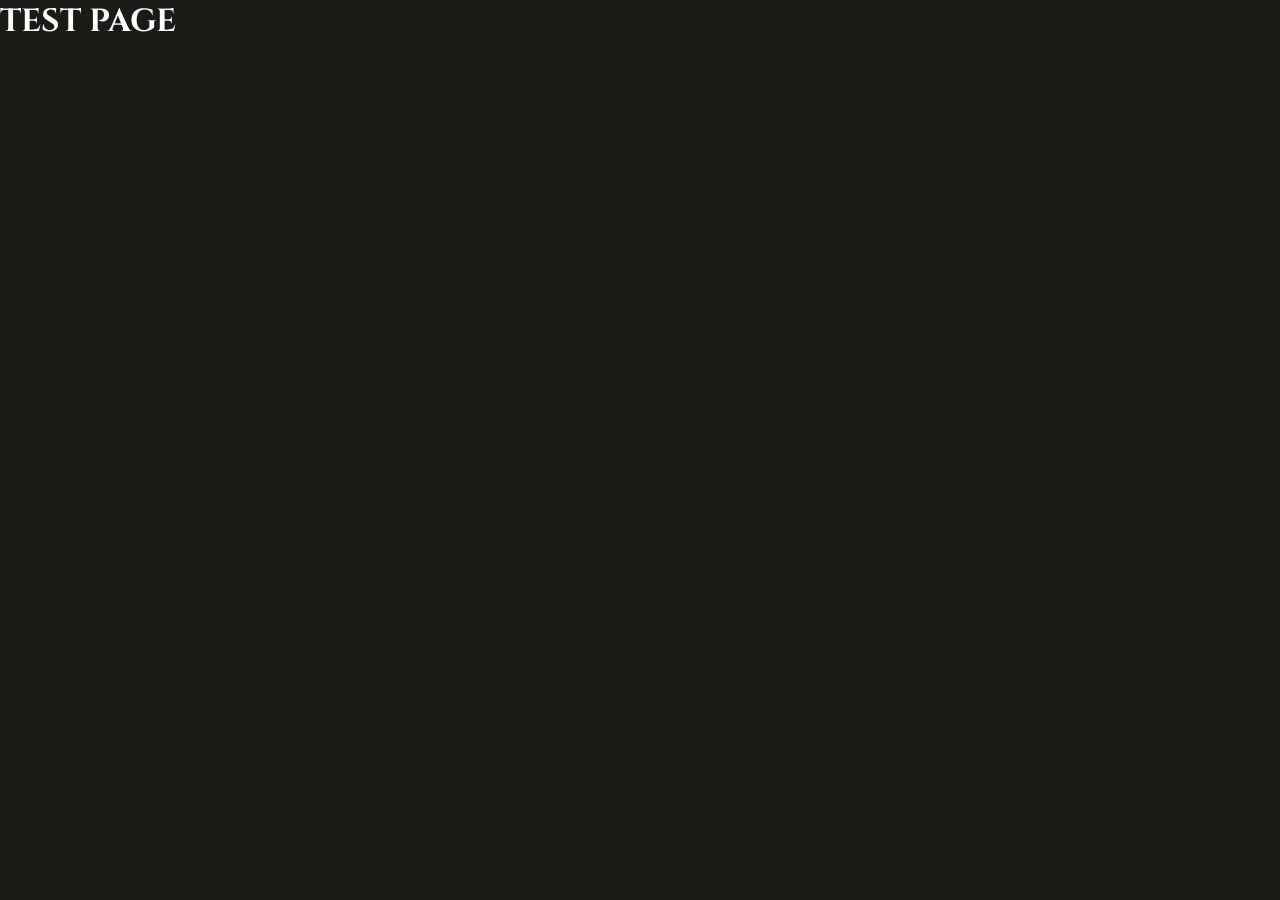
==== about.html @ dcfec0f2 "Update about.html" ====
<!DOCTYPE html>
<html lang="en">
<head>
    <meta charset="UTF-8">
    <title>About Beowulf</title>
    <link rel="stylesheet" href="styles.css">
</head>
<body>
<body>
<h1 style="color:white">TEST PAGE</h1>
</body>

<script src="script.js"></script>
</body>
</html>
---- styles.css ----
/* Medieval Fonts */
@import url('https://fonts.googleapis.com/css2?family=Cinzel:wght@400;700&family=Uncial+Antiqua&display=swap');

* {
    margin: 0;
    padding: 0;
    box-sizing: border-box;
}

body {
    background-color: #1b1a17;
    background-image: url("https://www.transparenttextures.com/patterns/natural-paper.png");
    color: #f4e6c1;
    font-family: 'Cinzel', serif;
    cursor: url('https://cur.cursors-4u.net/symbols/sym-1/sym46.cur'), auto;
}

/* Navbar */
.navbar {
    display: flex;
    justify-content: space-between;
    align-items: center;
    background: linear-gradient(to right, #3b2f2f, #2a1f1f);
    padding: 18px 40px;
    border-bottom: 4px solid gold;
    box-shadow: 0 4px 10px rgba(0,0,0,0.6);
}

.logo {
    font-family: 'Uncial Antiqua', cursive;
    font-size: 26px;
    color: gold;
    letter-spacing: 2px;
}

.nav-links {
    list-style: none;
    display: flex;
    gap: 28px;
}

.nav-links a {
    color: #f4e6c1;
    text-decoration: none;
    font-weight: bold;
    font-size: 15px;
    letter-spacing: 1px;
    padding: 6px 10px;
    border-radius: 4px;
}

.nav-links a:hover {
    background-color: rgba(255,215,0,0.15);
    color: gold;
}

/* Hero Banner */
.hero {
    height: 65vh;
    background: 
        linear-gradient(rgba(0,0,0,0.55), rgba(0,0,0,0.55)),
        url('images/hero-banner.jpg') center/cover no-repeat;
    display: flex;
    justify-content: center;
    align-items: center;
    text-align: center;
    border-bottom: 5px solid gold;
}

@keyframes flicker {
    0% { text-shadow: 0 0 5px gold; }
    50% { text-shadow: 0 0 20px orange; }
    100% { text-shadow: 0 0 5px gold; }
}
.hero h1 {
    font-family: 'Uncial Antiqua', cursive;
    font-size: 54px;
    color: gold;
    text-shadow: 0 0 10px rgba(255,215,0,0.6);
    letter-spacing: 3px;
    animation: flicker 2s infinite;
}


/* Intro */
.intro {
    padding: 70px 18%;
    text-align: center;
    font-size: 20px;
    line-height: 1.8;
    background-color: rgba(40,30,20,0.85);
    border-top: 3px solid gold;
    border-bottom: 3px solid gold;
}

.intro p::first-letter {
    font-size: 42px;
    font-family: 'Uncial Antiqua', cursive;
    color: gold;
}

/* Carousel */
.carousel-section {
    display: flex;
    justify-content: center;
    margin: 70px 0;
}

.carousel {
    position: relative;
    width: 60%;
    max-width: 750px;
    overflow: hidden;
    border: 6px solid #3b2f2f;
    border-radius: 12px;
    box-shadow: 0 0 25px rgba(0,0,0,0.7);
    background-color: #2a1f1f;
    padding: 10px;
}

.carousel-images img {
    width: 100%;
    display: none;
    border-radius: 8px;
    border: 3px solid gold;
}

.carousel-images img.active {
    display: block;
}

/* Carousel Buttons */
.prev, .next {
    position: absolute;
    top: 50%;
    transform: translateY(-50%);
    background-color: rgba(50,40,30,0.85);
    color: gold;
    border: 2px solid gold;
    padding: 12px 16px;
    cursor: pointer;
    font-size: 20px;
    border-radius: 50%;
    transition: 0.3s;
}

.prev:hover, .next:hover {
    background-color: gold;
    color: black;
}

.prev { left: 12px; }
.next { right: 12px; }

/* Footer */
.footer {
    background: linear-gradient(to right, #2a1f1f, #3b2f2f);
    padding: 50px;
    text-align: center;
    line-height: 2;
    border-top: 4px solid gold;
}

.footer h3 {
    font-family: 'Uncial Antiqua', cursive;
    color: gold;
    font-size: 26px;
    margin-bottom: 18px;
    letter-spacing: 2px;
}

.footer p {
    font-size: 16px;
}

/* Decorative Medieval Dividers */
.section-divider {
    height: 4px;
    background: linear-gradient(to right, transparent, gold, transparent);
    margin: 60px auto;
    width: 70%;
}

/* Fullscreen Carousel */
.about-hero-carousel {
    height: 100vh;
    position: relative;
}

.hero-slide {
    position: absolute;
    width: 100%;
    height: 100%;
    background-size: cover;
    background-position: center;
    opacity: 0;
    transition: opacity 1.5s ease-in-out;
}

.hero-slide.active {
    opacity: 1;
}

/* Story Layout */
.story {
    width: 75%;
    margin: 100px auto;
}

.story-block {
    display: flex;
    align-items: center;
    gap: 60px;
    margin-bottom: 140px;
    opacity: 0;
    transform: translateY(60px);
    transition: all 1s ease;
}

.story-block.reverse {
    flex-direction: row-reverse;
}

.story-block img {
    width: 45%;
    border-radius: 12px;
    border: 4px solid gold;
    box-shadow: 0 0 20px rgba(0,0,0,0.6);
}

.story-text {
    width: 55%;
}

.story-text h2 {
    font-family: 'Uncial Antiqua', cursive;
    color: gold;
    margin-bottom: 20px;
    font-size: 30px;
}

.story-text p {
    font-size: 18px;
    line-height: 1.8;
}

/* Scroll Animation */
.fade-in.visible {
    opacity: 1;
    transform: translateY(0);
}
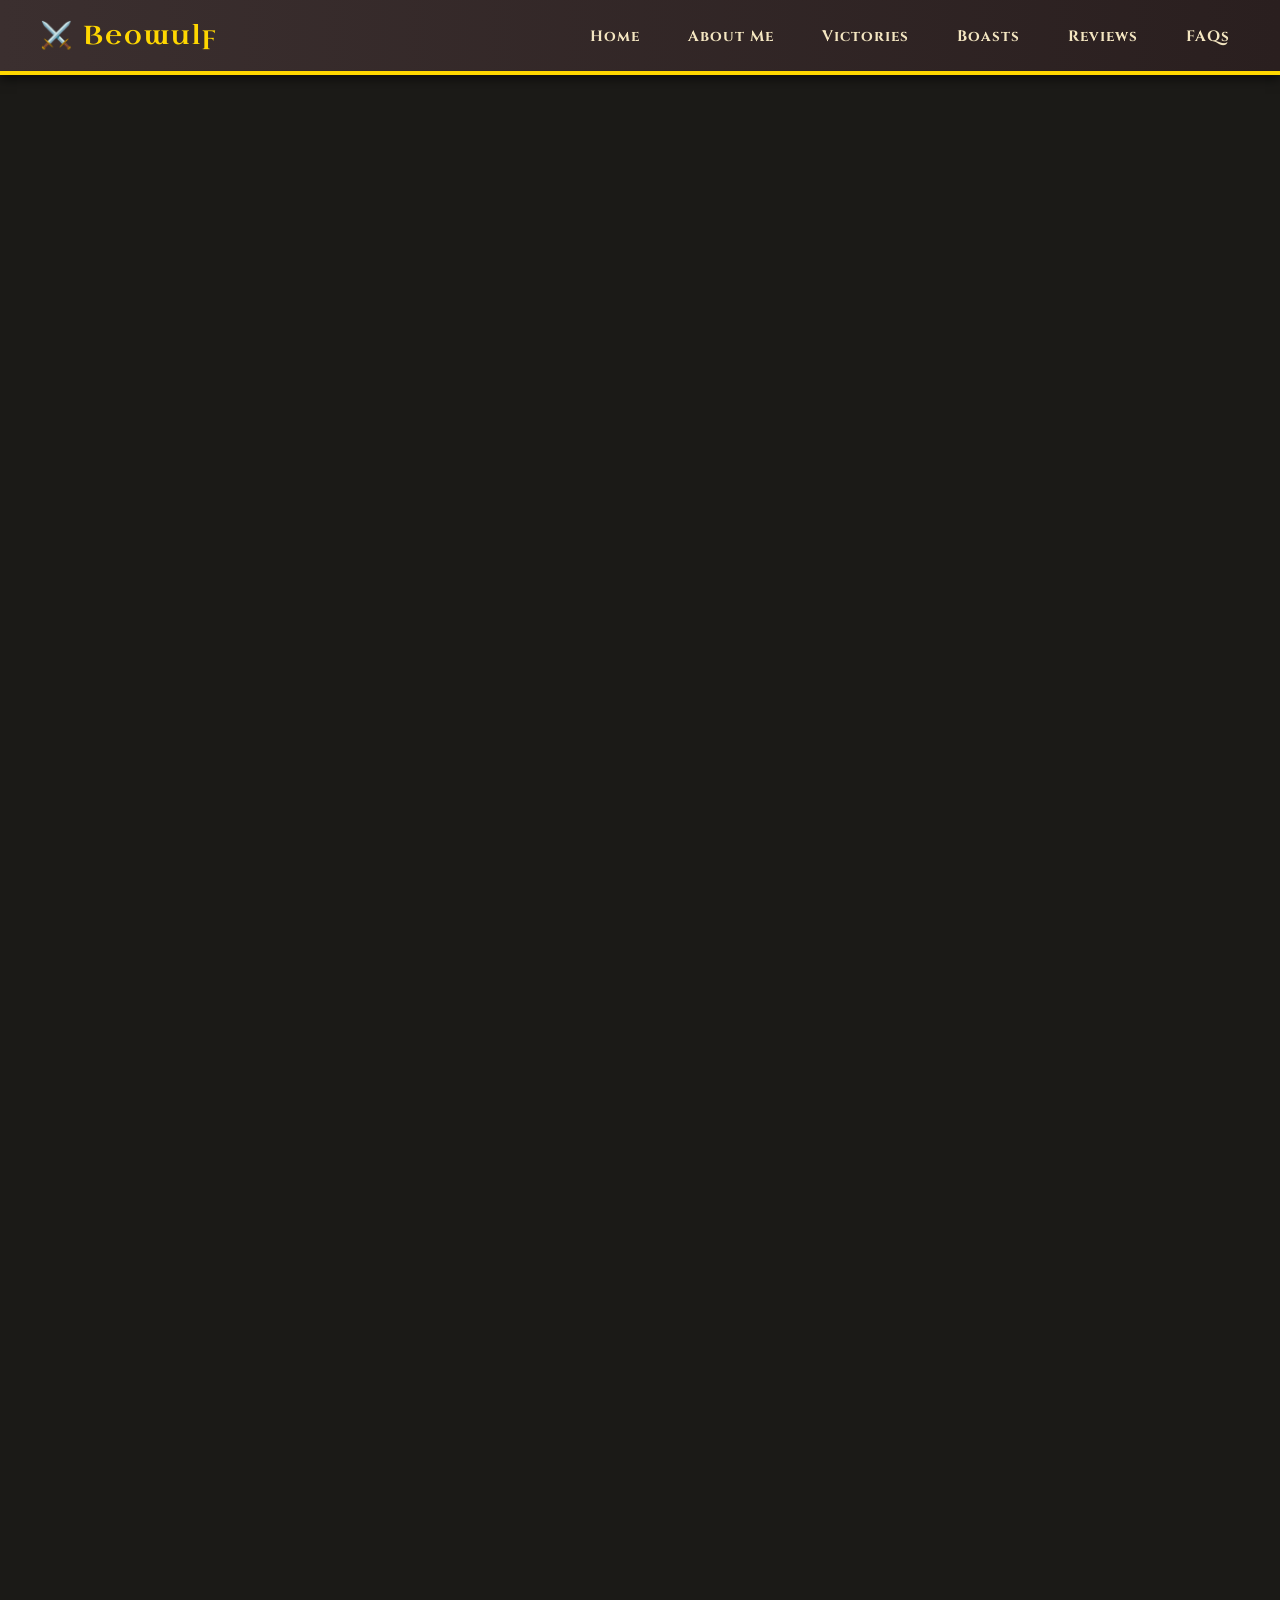
==== commit 0674999d: "Update about.html" ====
--- a/about.html
+++ b/about.html
@@ -6,9 +6,91 @@
     <link rel="stylesheet" href="styles.css">
 </head>
 <body>
-<body>
-<h1 style="color:white">TEST PAGE</h1>
-</body>
+
+    <!-- Navigation Bar -->
+    <nav class="navbar">
+        <div class="logo">⚔️ Beowulf</div>
+        <ul class="nav-links">
+            <li><a href="index.html">Home</a></li>
+            <li><a href="about.html">About Me</a></li>
+            <li><a href="#">Victories</a></li>
+            <li><a href="#">Boasts</a></li>
+            <li><a href="#">Reviews</a></li>
+            <li><a href="#">FAQs</a></li>
+        </ul>
+    </nav>
+
+    <!-- Fullscreen Carousel -->
+    <section class="about-hero-carousel">
+        <div class="hero-slide active" style="background-image: url('images/about1.jpg');"></div>
+        <div class="hero-slide" style="background-image: url('images/about2.jpg');"></div>
+        <div class="hero-slide" style="background-image: url('images/about3.jpg');"></div>
+    </section>
+
+    <!-- Life Story Sections -->
+    <section class="story">
+
+        <div class="story-block fade-in">
+            <img src="images/hrothgar.jpg">
+            <div class="story-text">
+                <h2>Lines 459–472</h2>
+                <p>My father Ecgtheow killed Heatholaf, nearly starting a war with the Wulfings. 
+                  His people kicked him out, so he went to Danish King Hrothgar, son of Halfdane, who bribed the Wulfings 
+                  to drop it and saved my dad. My father's feuds are my feuds, and his allegiances 
+                  are mine, so I will help Hrothgar when he needs me someday.</p>
+            </div>
+        </div>
+
+        <div class="story-block fade-in reverse">
+            <img src="images/family.jpg">
+            <div class="story-text">
+                <h2>My Noble Birth & Family</h2>
+                <p>I am born as Beowulf, son of Ecgtheow, nephew of Hygelac, King of the Geats, 
+                  grandson of Hrethel, former King of the Geats, cousin of Headred, future King of the Geats. 
+                  I seek only glory and immortality through my legacy.</p>
+            </div>
+        </div>
+
+        <div class="story-block fade-in">
+            <img src="images/breca.jpg">
+            <div class="story-text">
+                <h2>Lines 553–579</h2>
+                <p>I go swimming with Breca and get attacked by sea-beasts. 
+                  It does not end well for them: "in the morning, mangled and sleeping the sleep of the 
+                  sword, they slopped and floated like the ocean's leavings" (566-68). Later, I mog Unferth 
+                  using this story."</p>
+            </div>
+        </div>
+
+        <div class="story-block fade-in reverse">
+            <img src="images/grendel.jpg">
+            <div class="story-text">
+                <h2>Lines 740–830</h2>
+                <p>I save King Hrothgar and the Danes by killing the monstrous Grendel, 
+                  descendant of Cain. I maim him, rip off his arm as a trophy, and later go back for his head, 
+                  which I proudly display on a pike. I receive lots of gold and glory for this feat.</p>
+            </div>
+        </div>
+
+        <div class="story-block fade-in">
+            <img src="images/mother.jpg">
+            <div class="story-text">
+                <h2>Lines 1500–1570</h2>
+                <p>I kill Grendel's Mother (a tarn-hag and swamp-thing from hell) 
+                  with a magic sword I found in a swamp and save the Danes, again.</p>
+            </div>
+        </div>
+
+        <div class="story-block fade-in reverse">
+            <img src="images/king.jpg">
+            <div class="story-text">
+                <h2>Lines 2200–2210</h2>
+                <p>My uncle and cousin die in wars with the Frisians and Swedes. 
+                  I avenge my cousin by killing Onela the Swede and become King of Geatland.</p>
+            </div>
+        </div>
+
+    </section>
 
 <script src="script.js"></script>
 </body>
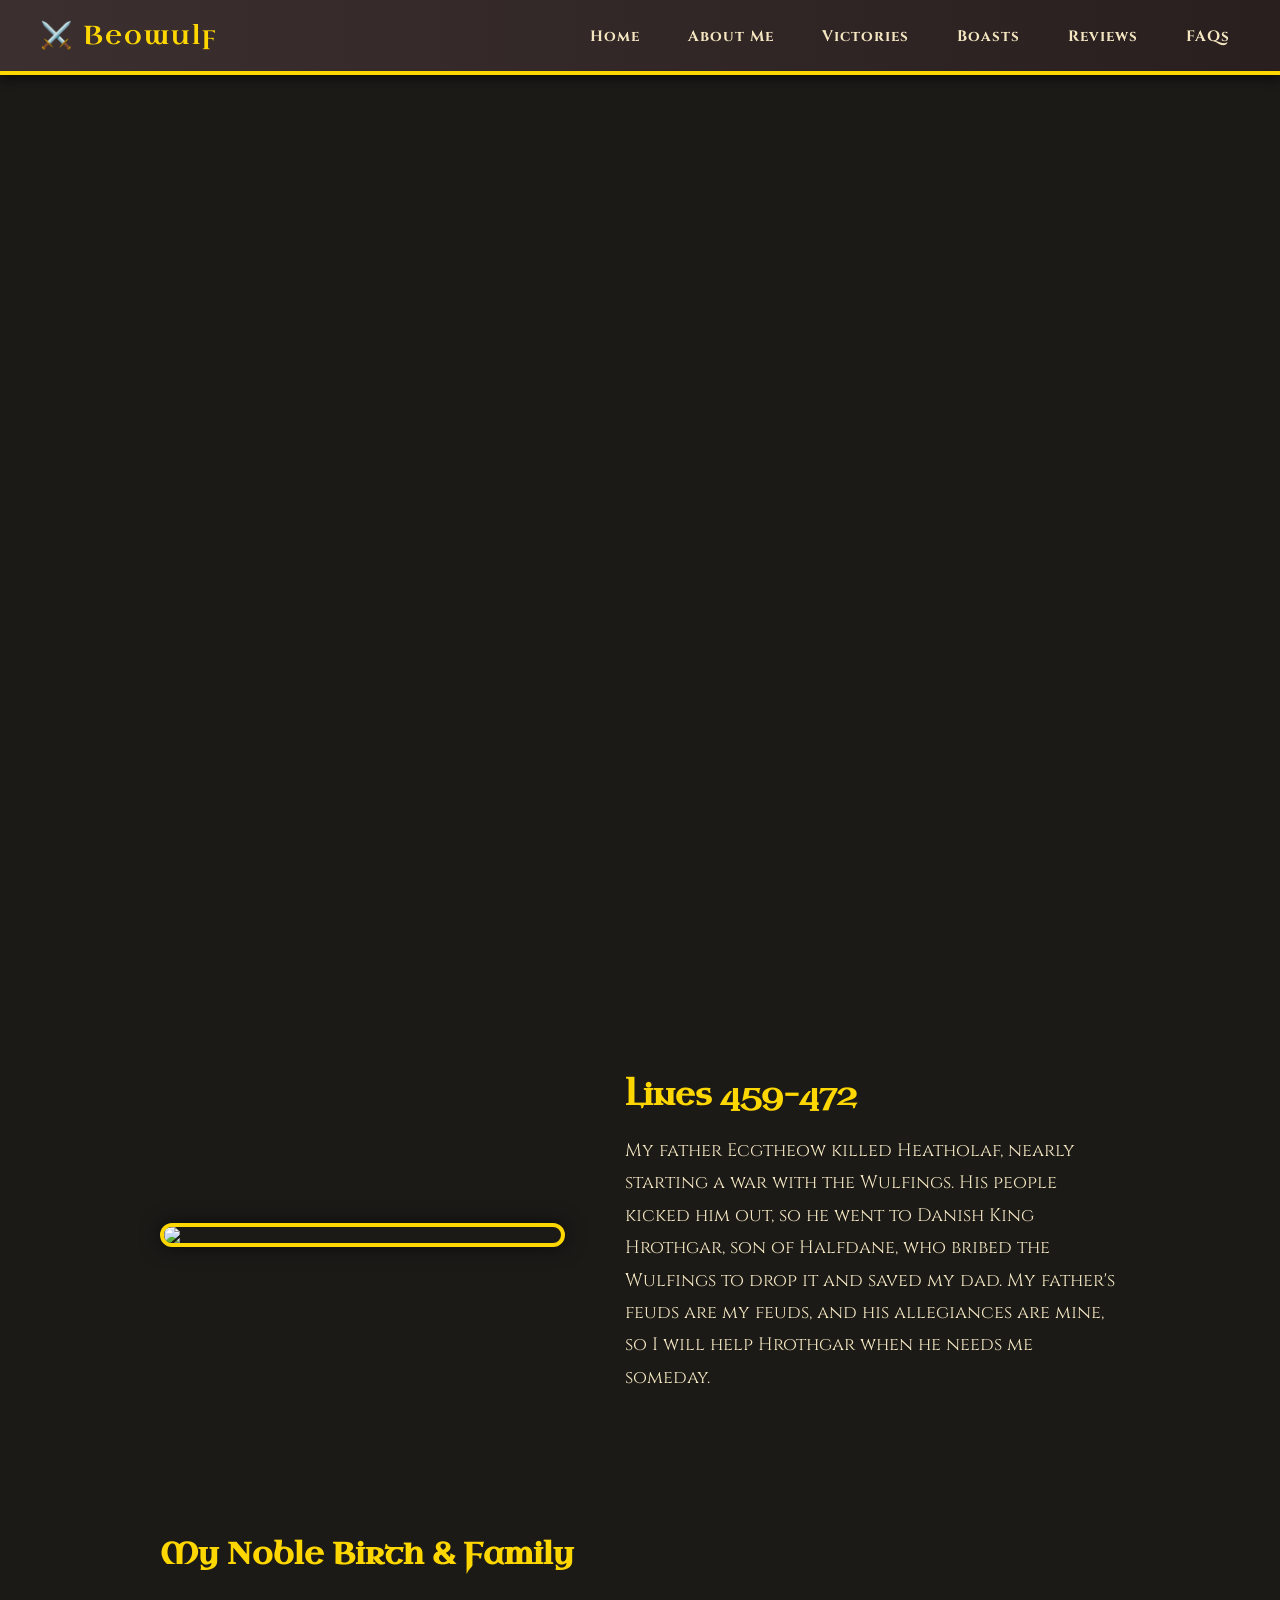
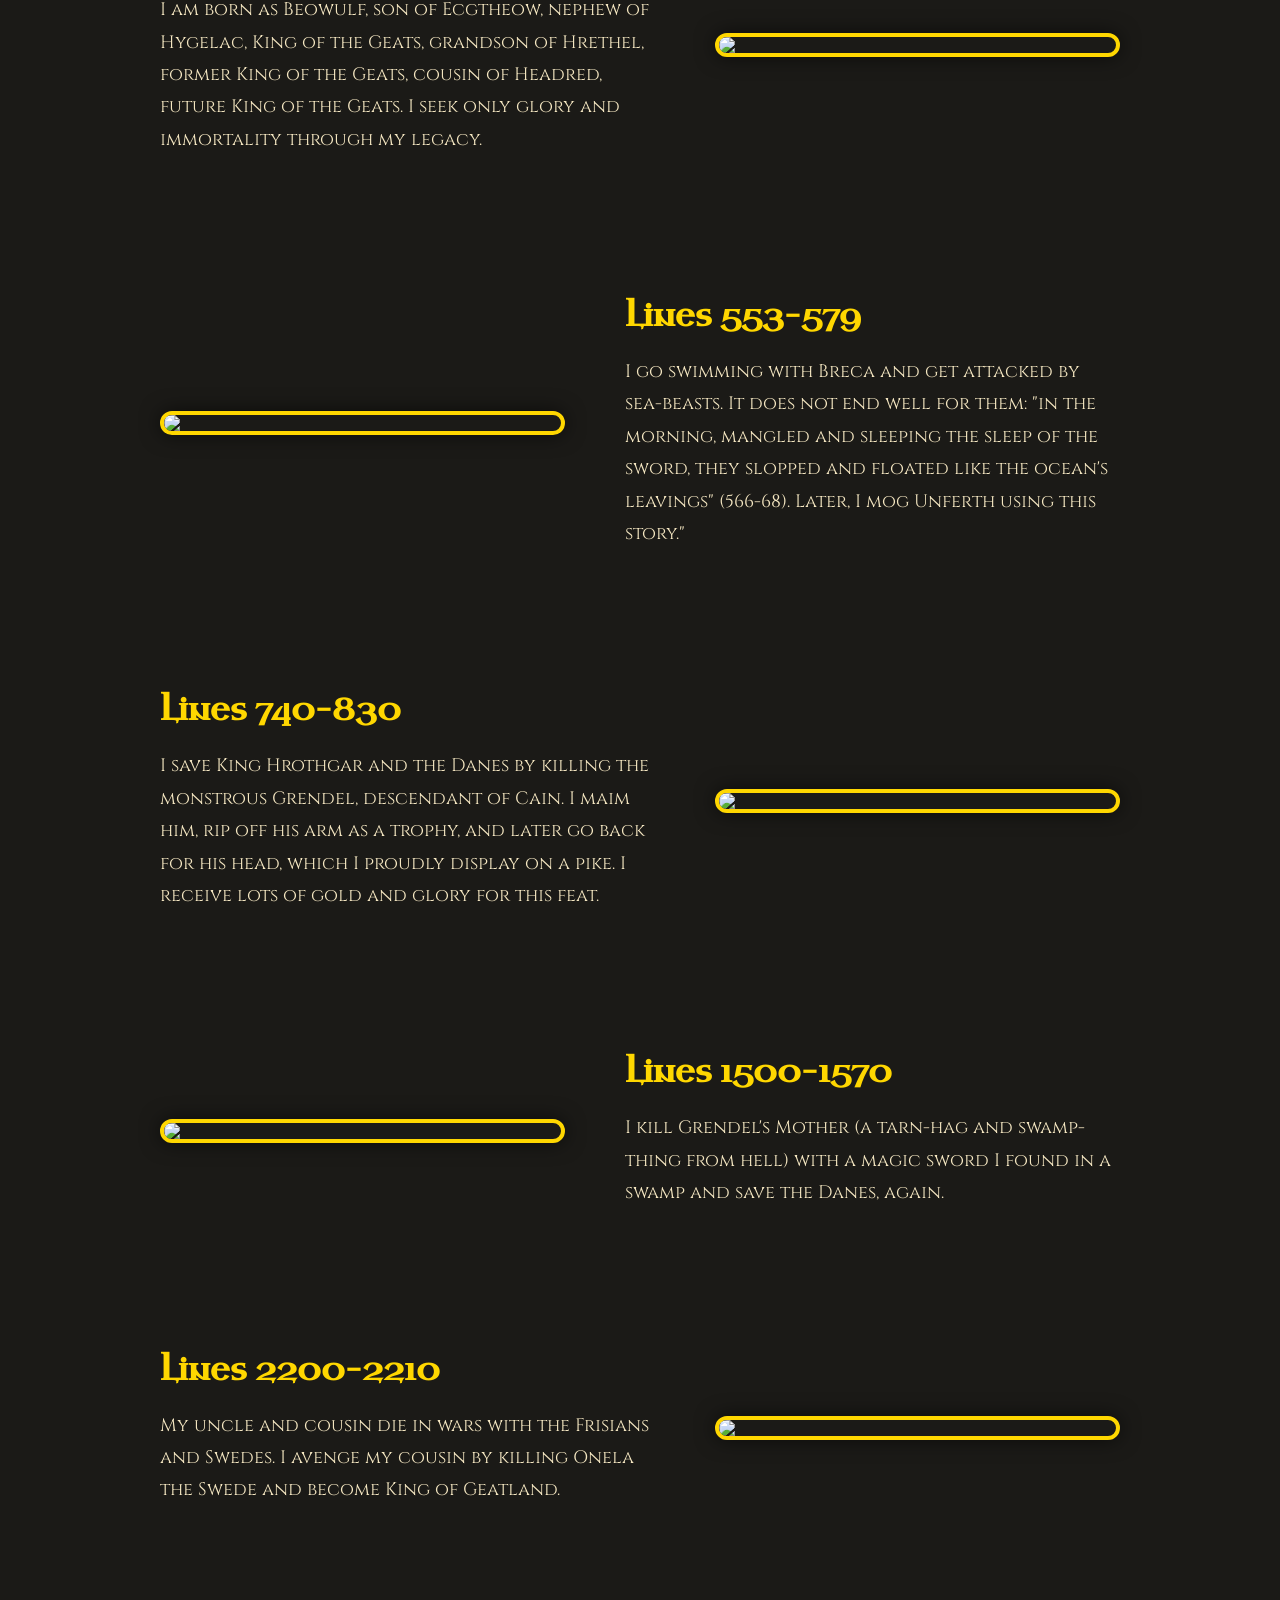
==== commit aeac447b: "Update about.html" ====
--- a/about.html
+++ b/about.html
@@ -92,6 +92,6 @@
 
     </section>
 
-<script src="script.js"></script>
+<script src="abtscript.js"></script>
 </body>
 </html>
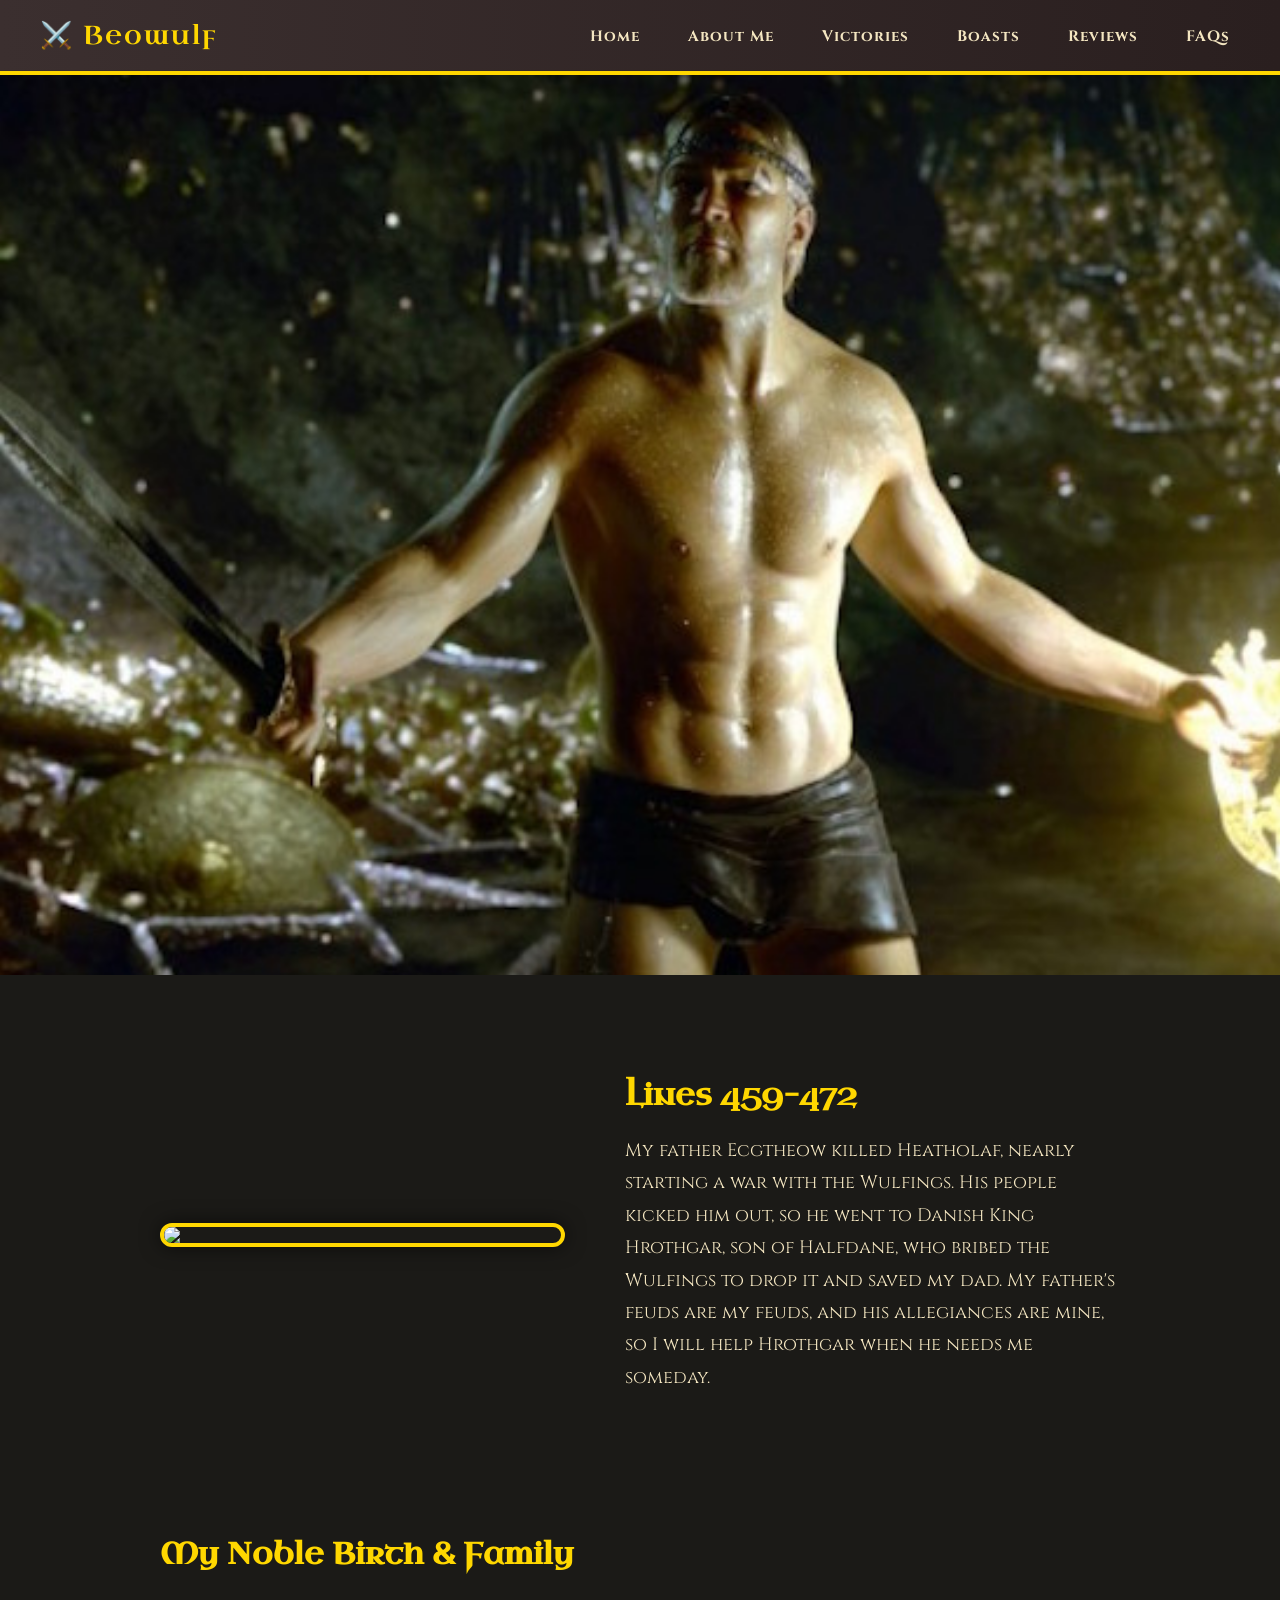
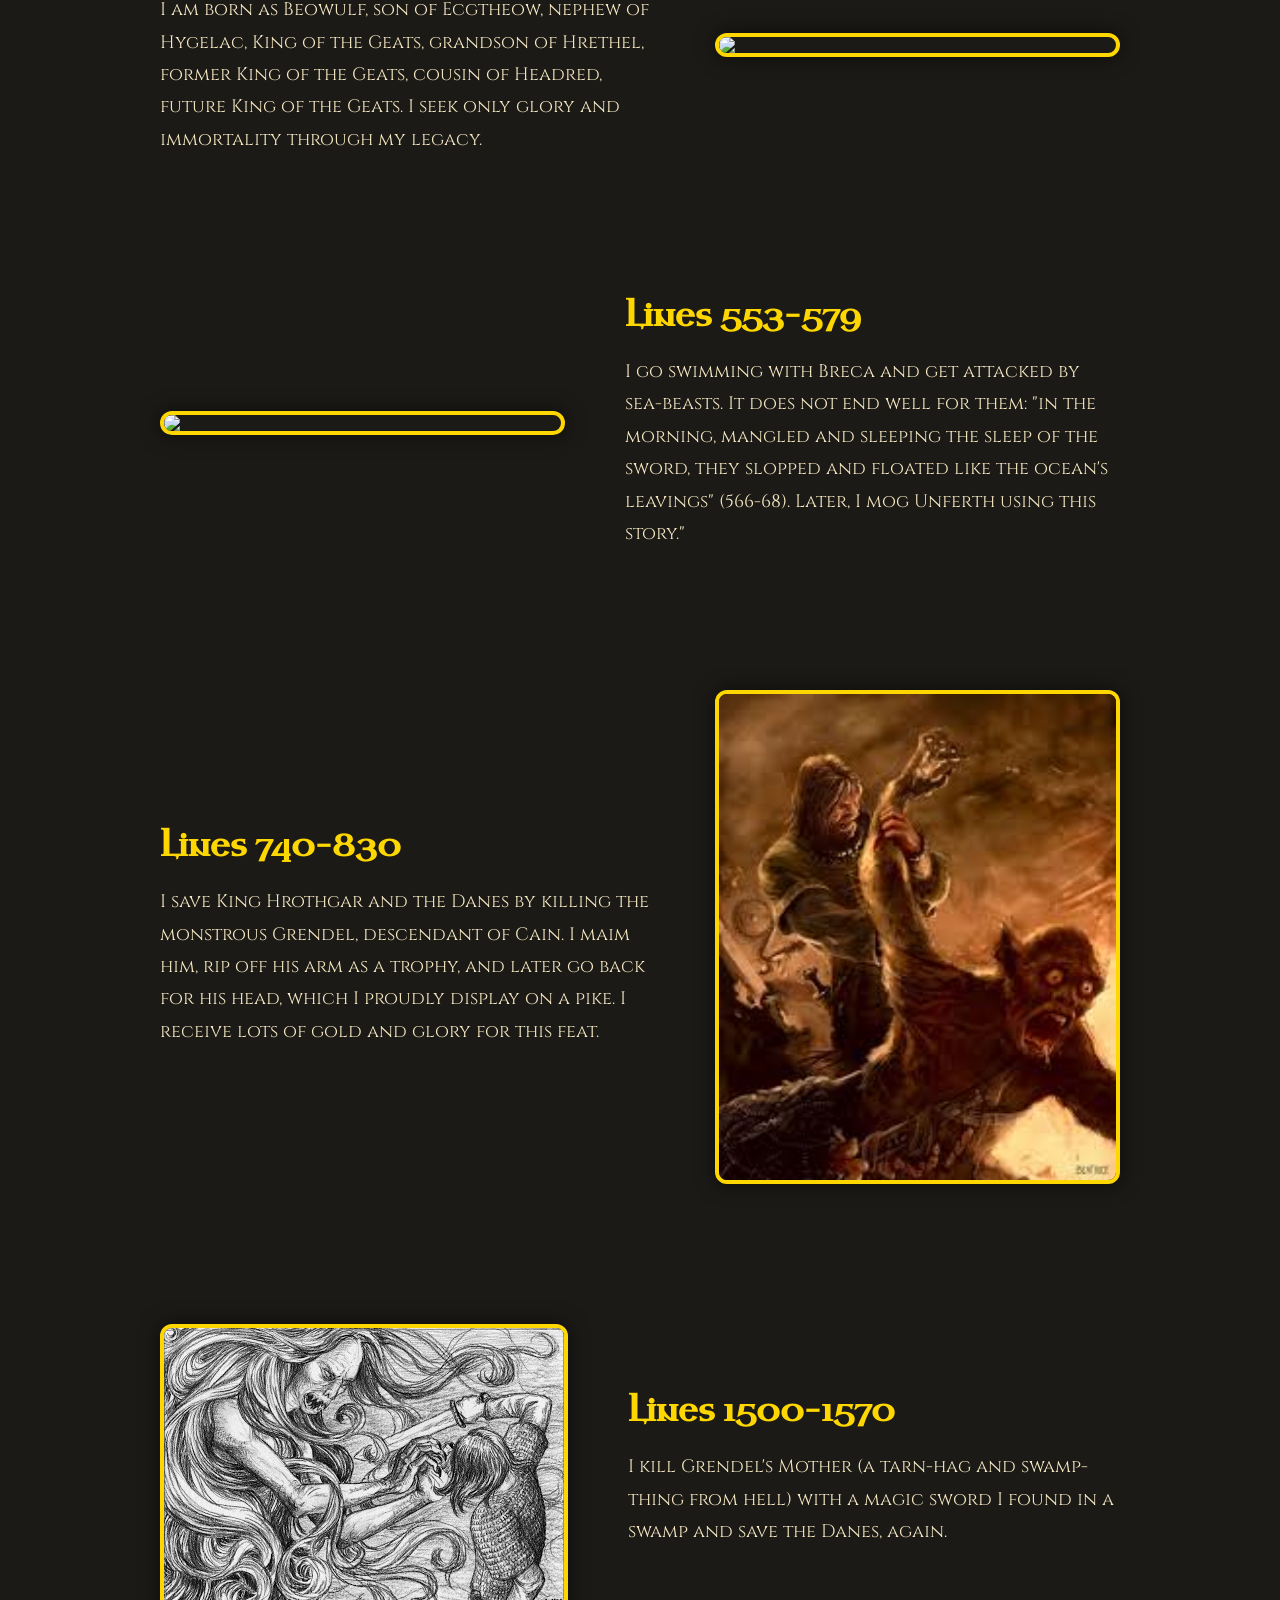
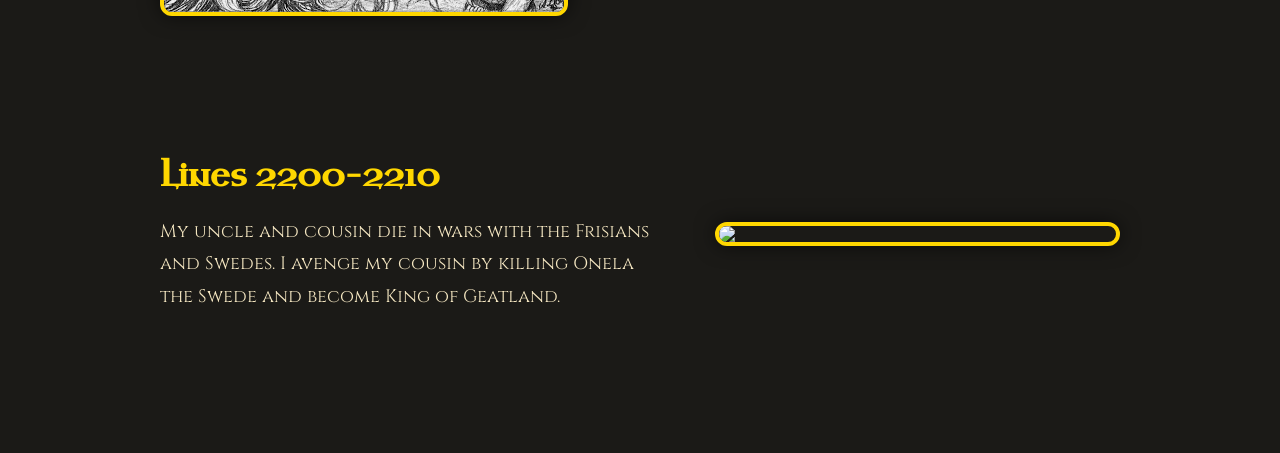
==== commit be93fcf3: "Update about.html" ====
--- a/about.html
+++ b/about.html
@@ -22,7 +22,7 @@
 
     <!-- Fullscreen Carousel -->
     <section class="about-hero-carousel">
-        <div class="hero-slide active" style="background-image: url('images/about1.jpg');"></div>
+        <div class="hero-slide active" style="background-image: url('images/Beowulf02.jpg');"></div>
         <div class="hero-slide" style="background-image: url('images/about2.jpg');"></div>
         <div class="hero-slide" style="background-image: url('images/about3.jpg');"></div>
     </section>
@@ -63,7 +63,7 @@
         </div>
 
         <div class="story-block fade-in reverse">
-            <img src="images/grendel.jpg">
+            <img src="images/grendelfight.jpg">
             <div class="story-text">
                 <h2>Lines 740–830</h2>
                 <p>I save King Hrothgar and the Danes by killing the monstrous Grendel, 
@@ -73,7 +73,7 @@
         </div>
 
         <div class="story-block fade-in">
-            <img src="images/mother.jpg">
+            <img src="images/momfight.jpg">
             <div class="story-text">
                 <h2>Lines 1500–1570</h2>
                 <p>I kill Grendel's Mother (a tarn-hag and swamp-thing from hell) 
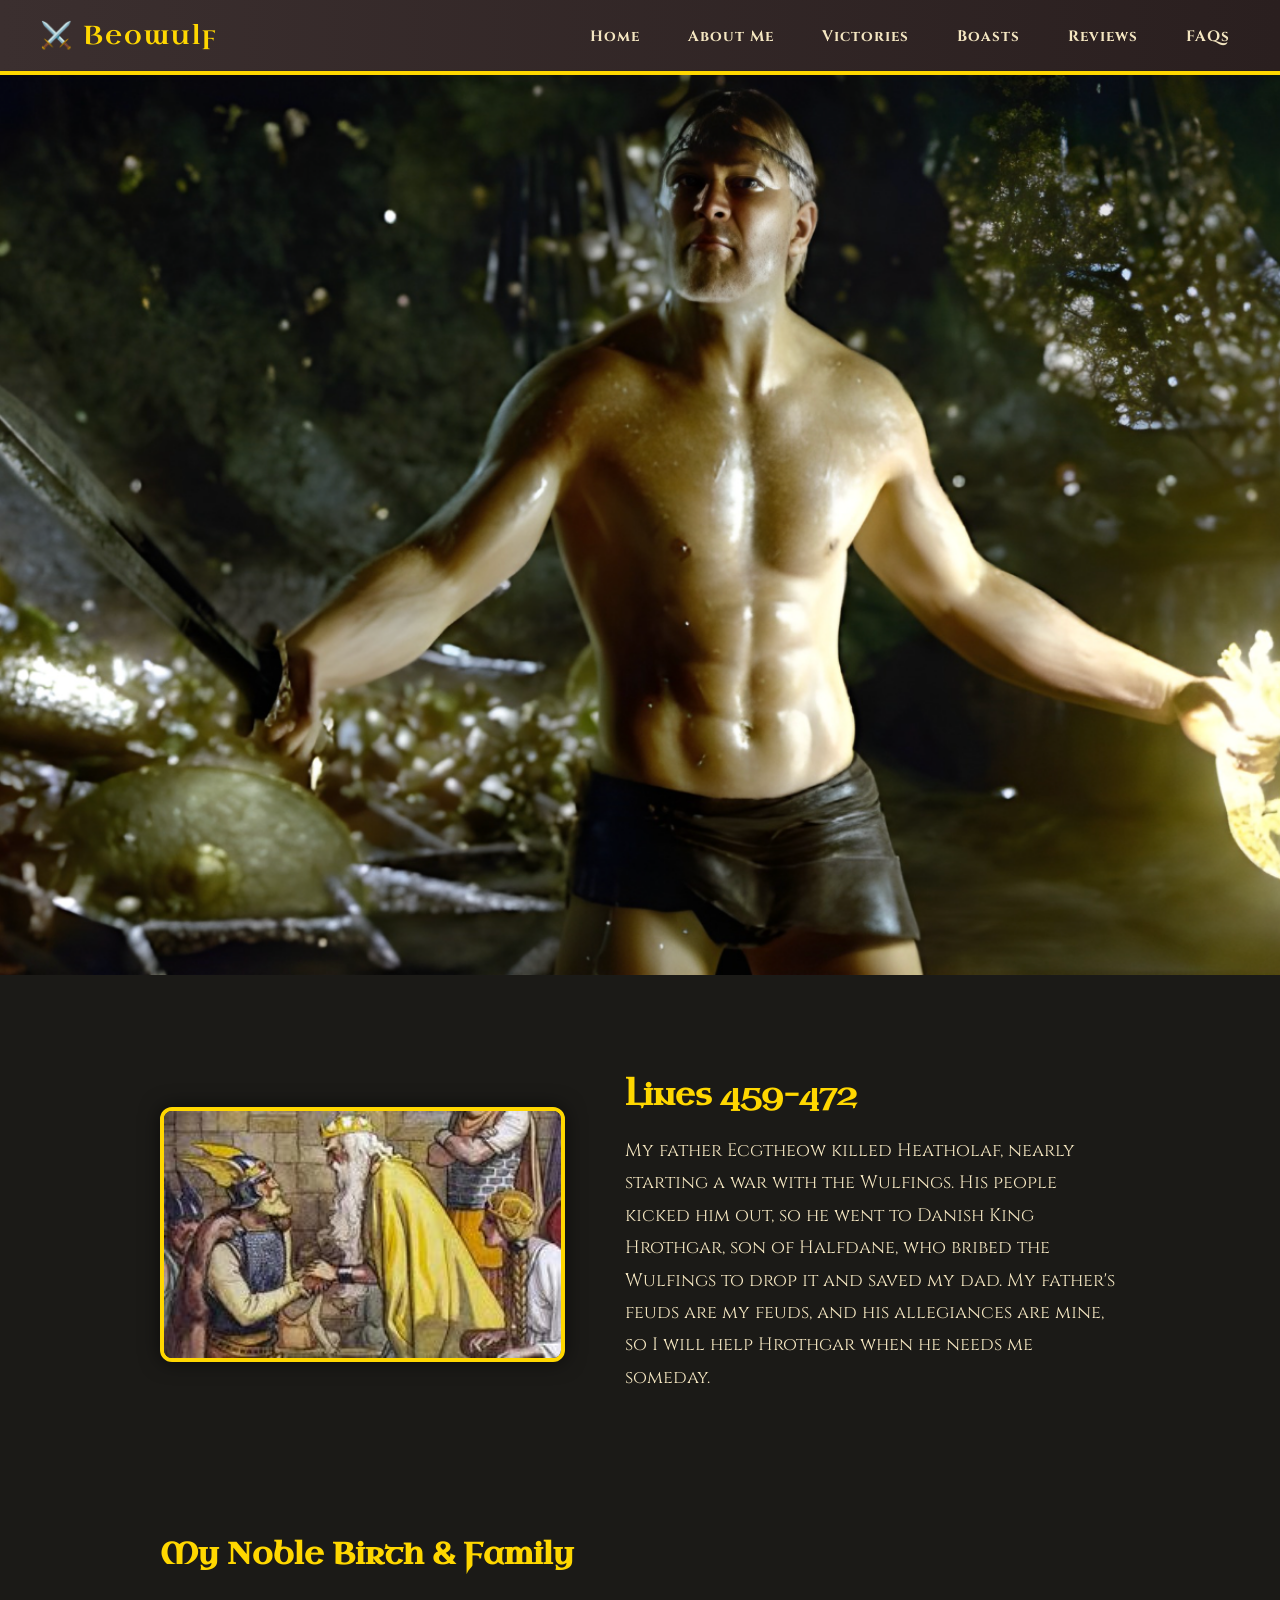
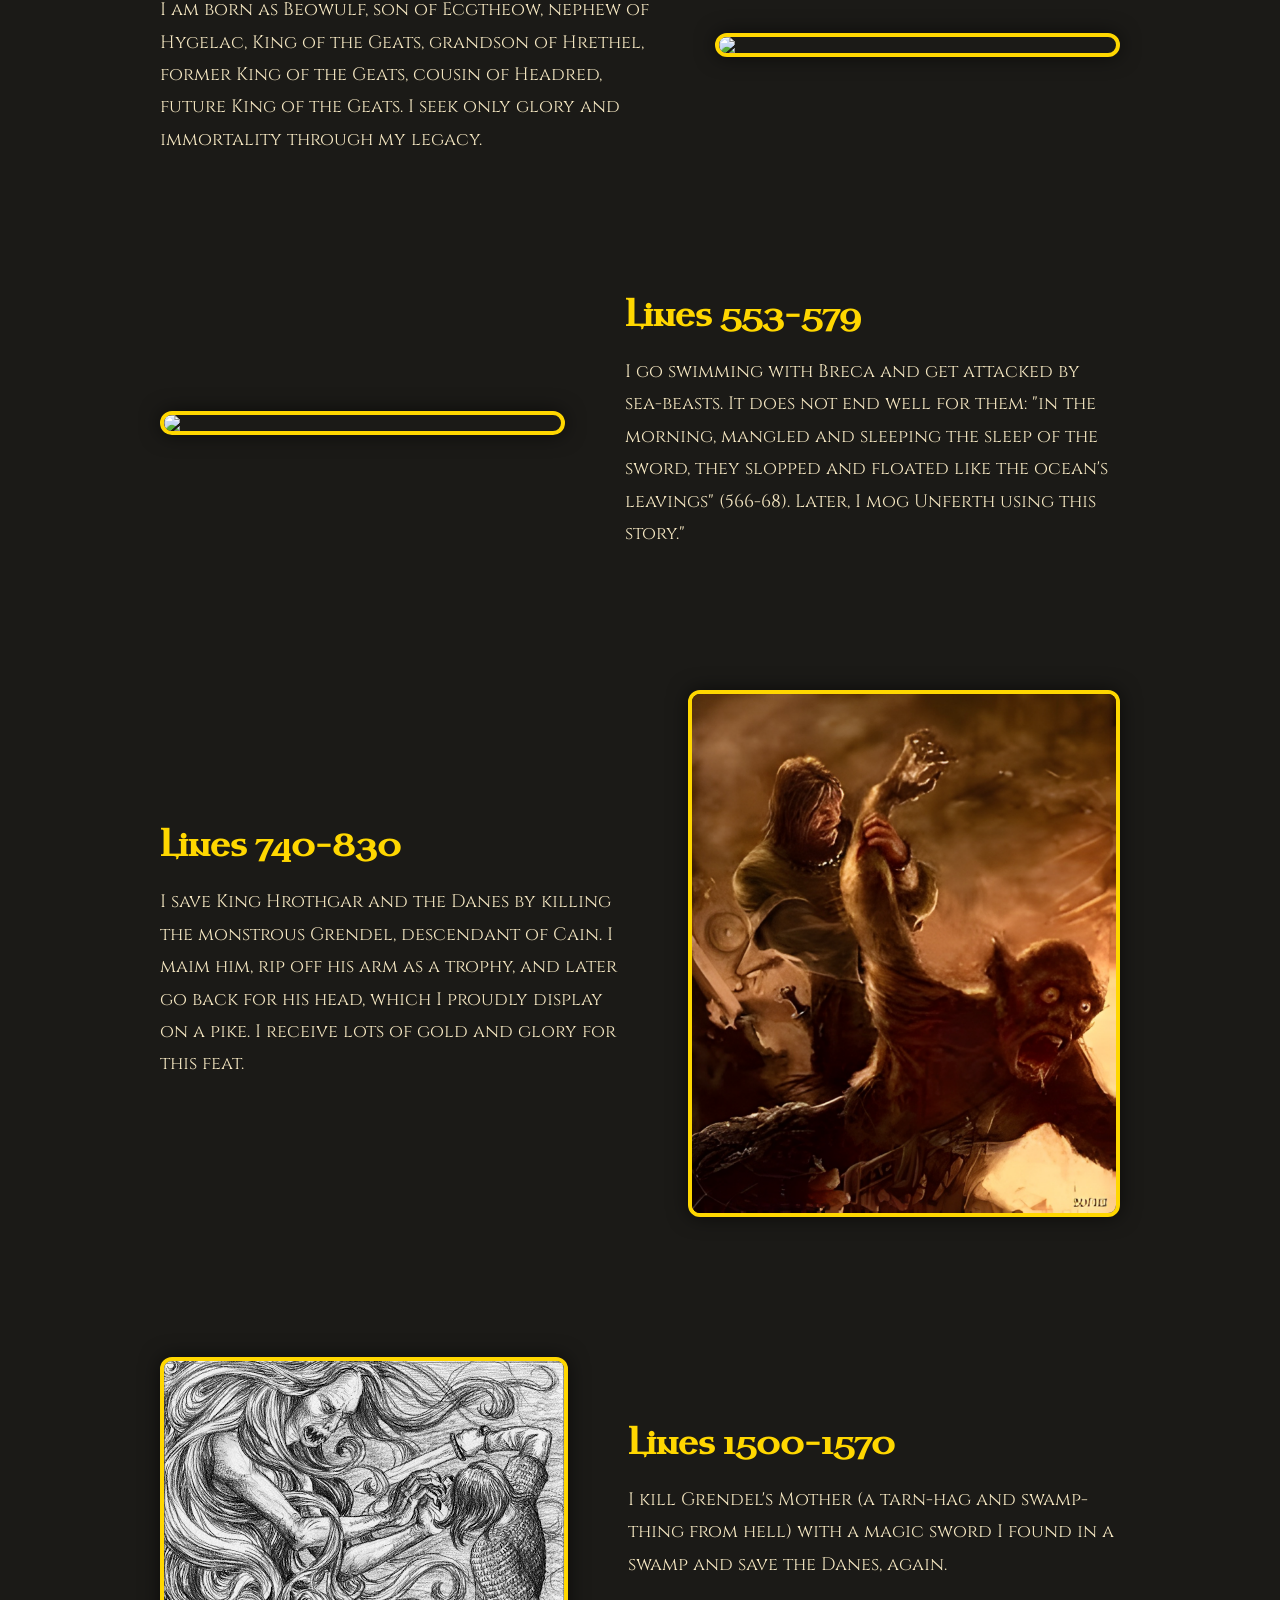
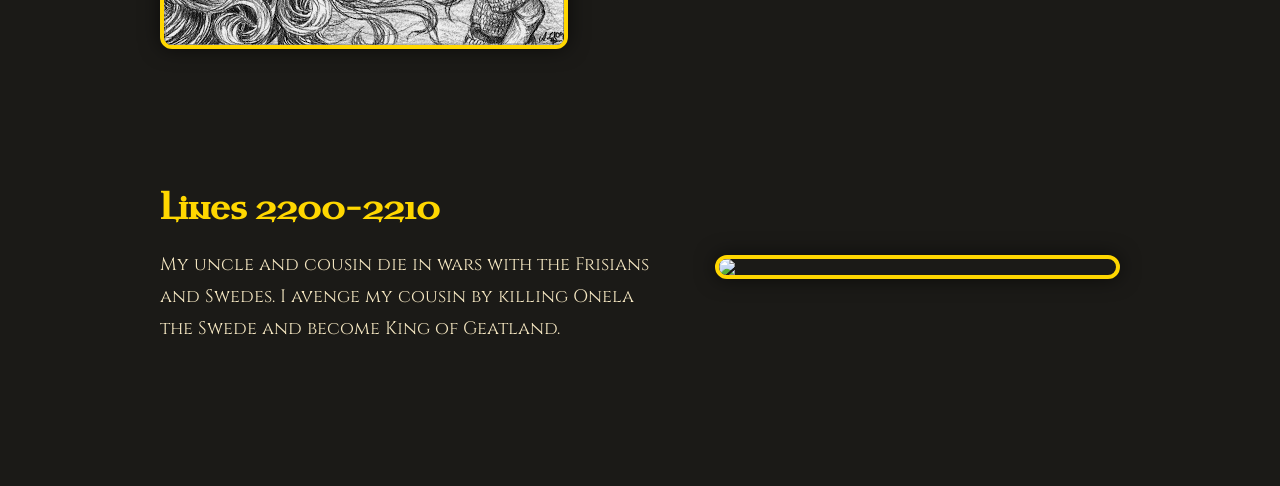
==== commit fbb00104: "Update about.html" ====
--- a/about.html
+++ b/about.html
@@ -22,16 +22,17 @@
 
     <!-- Fullscreen Carousel -->
     <section class="about-hero-carousel">
-        <div class="hero-slide active" style="background-image: url('images/Beowulf02.jpg');"></div>
-        <div class="hero-slide" style="background-image: url('images/about2.jpg');"></div>
-        <div class="hero-slide" style="background-image: url('images/about3.jpg');"></div>
+        <div class="hero-slide active" style="background-image: url('images/shirtless.png');"></div>
+        <div class="hero-slide" style="background-image: url('images/graphic.jpg');"></div>
+        <div class="hero-slide" style="background-image: url('images/beogren.jpg');"></div>
+        <div class="hero-slide" style="background-image: url('images/momfight.jpg');"></div>
     </section>
 
     <!-- Life Story Sections -->
     <section class="story">
 
         <div class="story-block fade-in">
-            <img src="images/hrothgar.jpg">
+            <img src="images/beohroth.jpg">
             <div class="story-text">
                 <h2>Lines 459–472</h2>
                 <p>My father Ecgtheow killed Heatholaf, nearly starting a war with the Wulfings. 
@@ -63,7 +64,7 @@
         </div>
 
         <div class="story-block fade-in reverse">
-            <img src="images/grendelfight.jpg">
+            <img src="images/grndelfight.png">
             <div class="story-text">
                 <h2>Lines 740–830</h2>
                 <p>I save King Hrothgar and the Danes by killing the monstrous Grendel, 
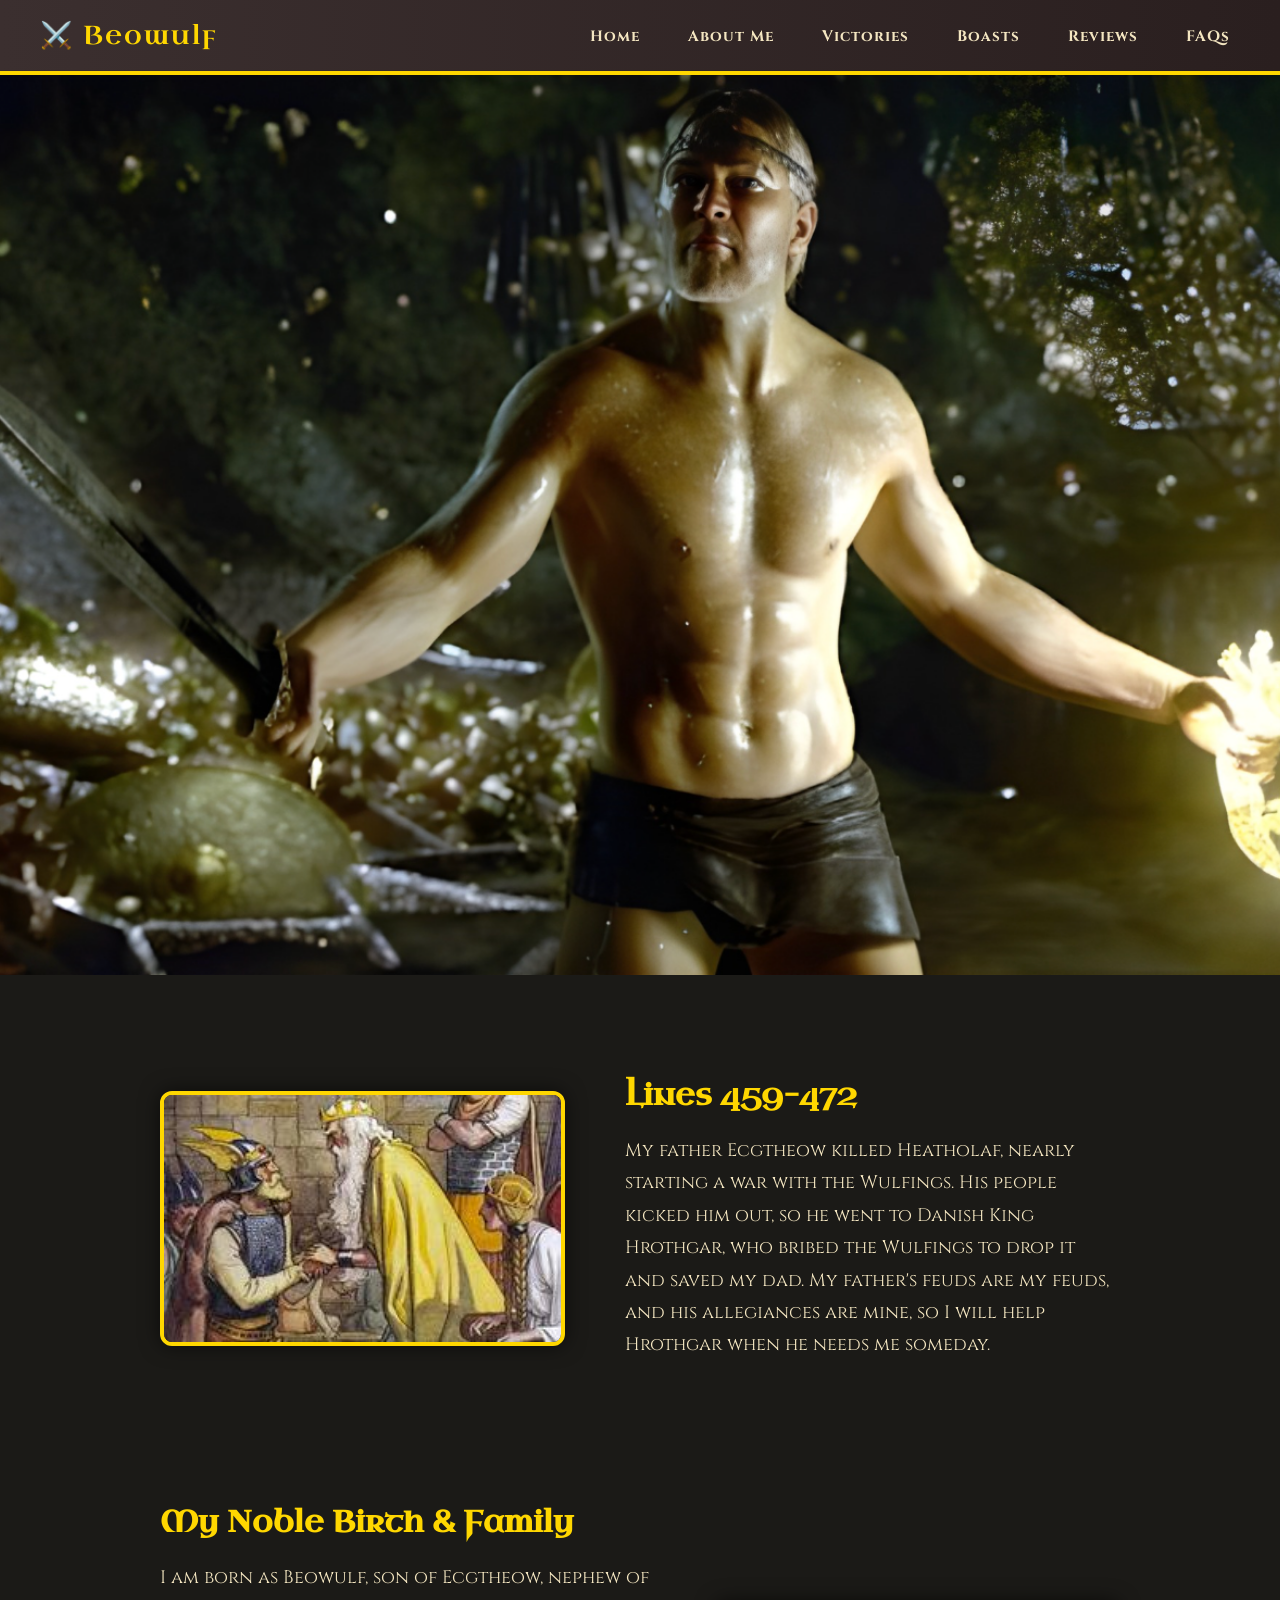
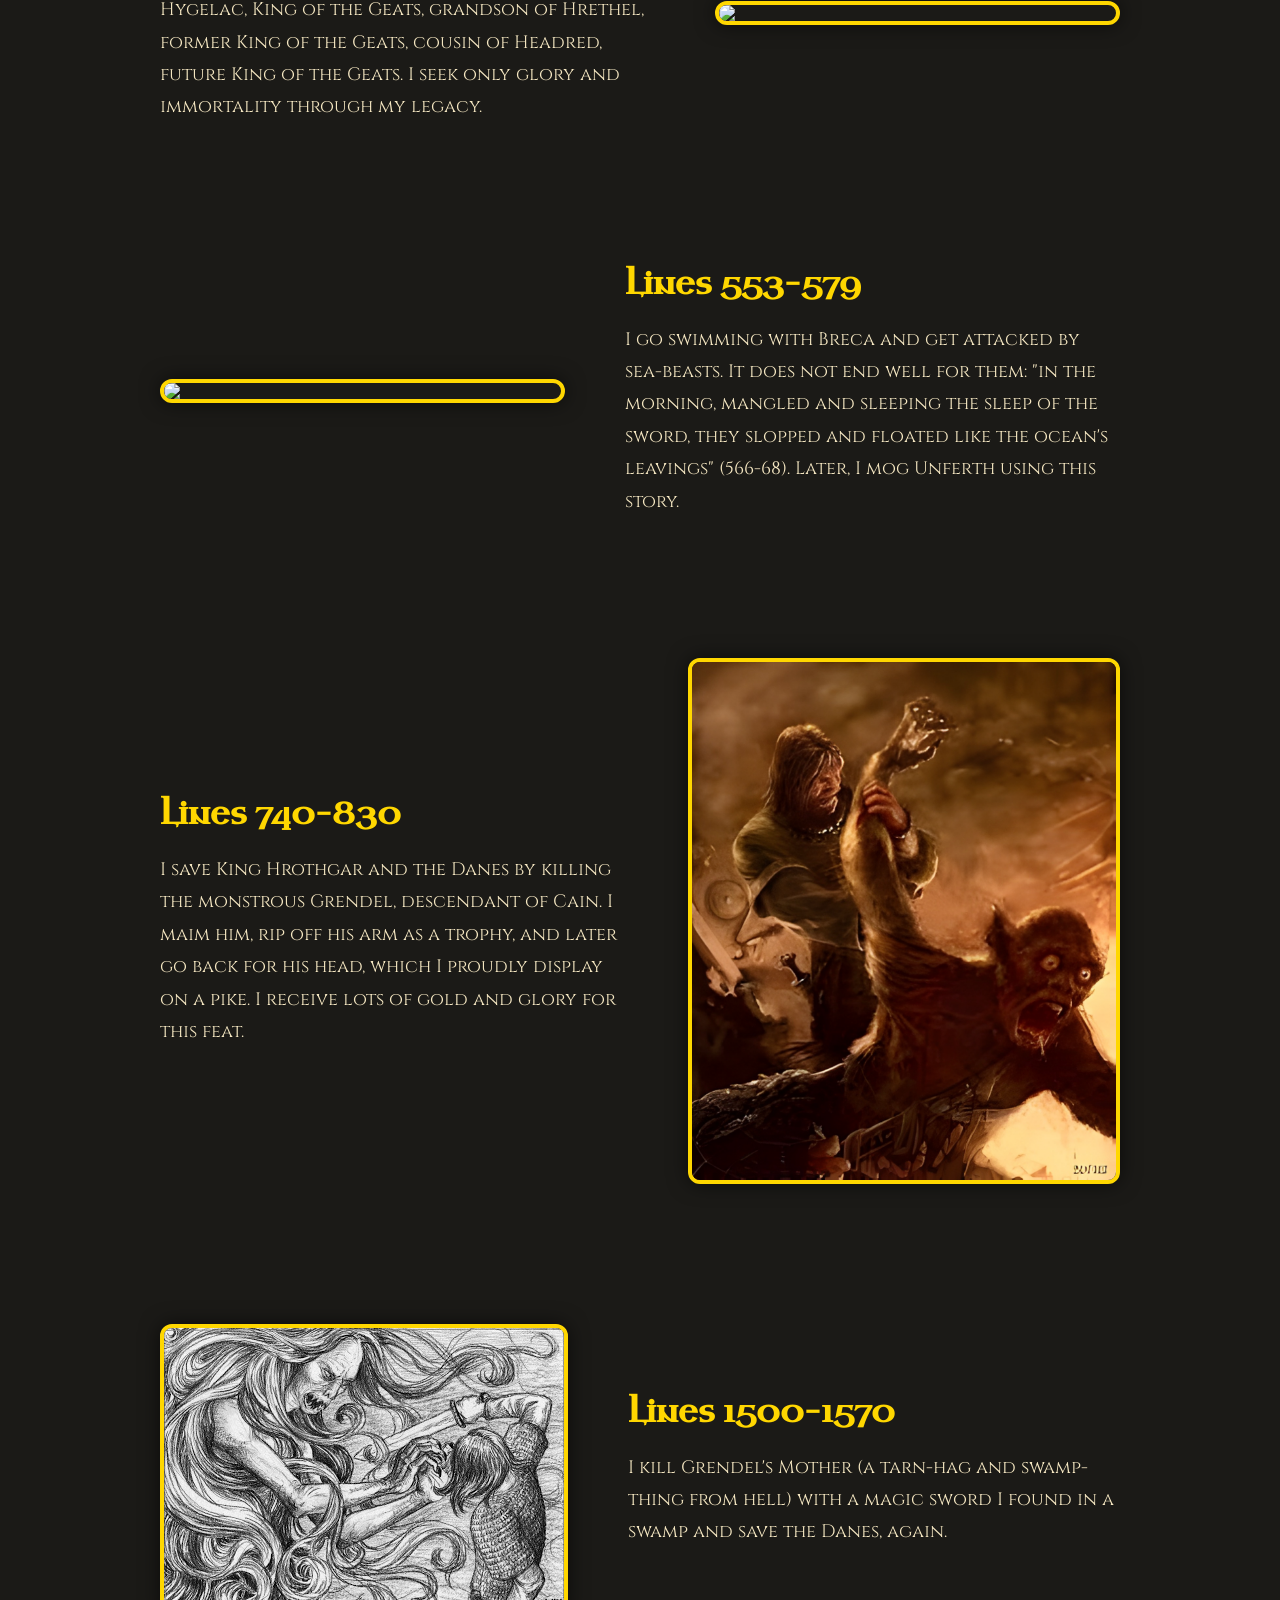
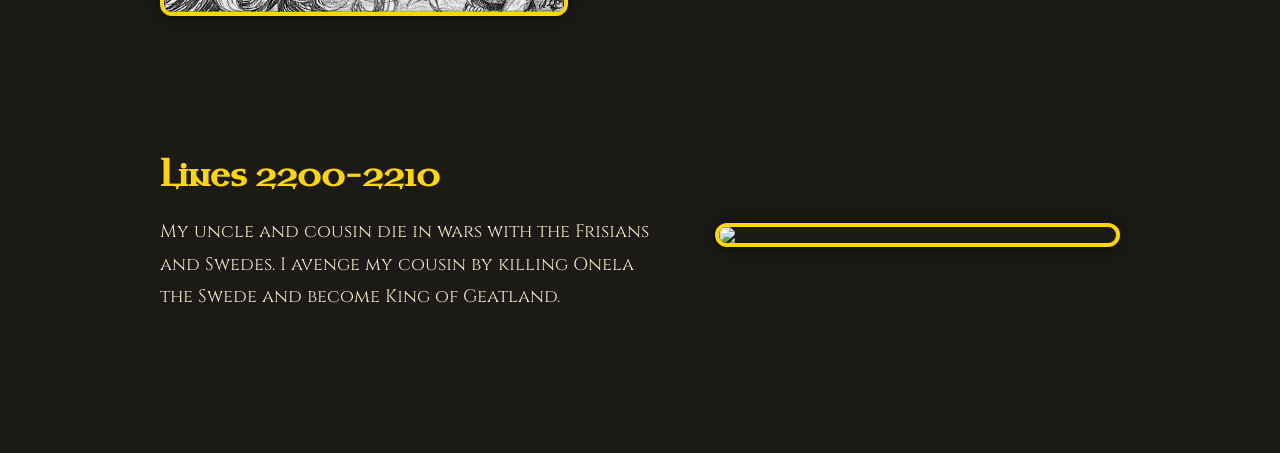
==== commit c52d32ce: "Update about.html" ====
--- a/about.html
+++ b/about.html
@@ -13,7 +13,7 @@
         <ul class="nav-links">
             <li><a href="index.html">Home</a></li>
             <li><a href="about.html">About Me</a></li>
-            <li><a href="#">Victories</a></li>
+            <li><a href="victories.html">Victories</a></li>
             <li><a href="#">Boasts</a></li>
             <li><a href="#">Reviews</a></li>
             <li><a href="#">FAQs</a></li>
@@ -36,7 +36,7 @@
             <div class="story-text">
                 <h2>Lines 459–472</h2>
                 <p>My father Ecgtheow killed Heatholaf, nearly starting a war with the Wulfings. 
-                  His people kicked him out, so he went to Danish King Hrothgar, son of Halfdane, who bribed the Wulfings 
+                  His people kicked him out, so he went to Danish King Hrothgar, who bribed the Wulfings 
                   to drop it and saved my dad. My father's feuds are my feuds, and his allegiances 
                   are mine, so I will help Hrothgar when he needs me someday.</p>
             </div>
@@ -59,7 +59,7 @@
                 <p>I go swimming with Breca and get attacked by sea-beasts. 
                   It does not end well for them: "in the morning, mangled and sleeping the sleep of the 
                   sword, they slopped and floated like the ocean's leavings" (566-68). Later, I mog Unferth 
-                  using this story."</p>
+                  using this story.</p>
             </div>
         </div>
 
--- a/styles.css
+++ b/styles.css
@@ -249,3 +249,77 @@
     opacity: 1;
     transform: translateY(0);
 }
+
+/* Page Title */
+.page-title {
+    text-align: center;
+    font-family: 'Uncial Antiqua', cursive;
+    font-size: 48px;
+    margin: 60px 0 40px;
+    color: gold;
+    letter-spacing: 3px;
+}
+
+/* Poster Grid Layout */
+.poster-grid {
+    width: 85%;
+    margin: auto;
+    display: grid;
+    grid-template-columns: repeat(3, 1fr);
+    gap: 60px;
+    margin-bottom: 100px;
+}
+
+/* Wanted Poster */
+.wanted-poster {
+    background: linear-gradient(rgba(120,90,50,0.85), rgba(90,60,30,0.85)),
+                url("https://www.transparenttextures.com/patterns/old-paper.png");
+    border: 8px double #3b2f2f;
+    padding: 25px;
+    text-align: center;
+    color: #2b1d0e;
+    box-shadow: 0 0 25px rgba(0,0,0,0.6);
+    position: relative;
+    font-family: 'Cinzel', serif;
+}
+
+/* WANTED header */
+.wanted-title {
+    font-family: 'Uncial Antiqua', cursive;
+    font-size: 40px;
+    margin-bottom: 15px;
+    letter-spacing: 4px;
+}
+
+/* Cross-out effect for defeated */
+.wanted-poster.defeated .wanted-title::after {
+    content: "";
+    position: absolute;
+    left: 10%;
+    top: 70px;
+    width: 80%;
+    height: 5px;
+    background-color: rgba(120,0,0,0.6);
+    transform: rotate(-8deg);
+}
+
+/* Poster Image */
+.wanted-poster img {
+    width: 100%;
+    height: 260px;
+    object-fit: cover;
+    border: 5px solid #3b2f2f;
+    margin: 15px 0;
+}
+
+/* Poster Text */
+.poster-text h3 {
+    font-size: 24px;
+    margin-bottom: 10px;
+    font-family: 'Uncial Antiqua', cursive;
+}
+
+.poster-text p {
+    font-size: 16px;
+    line-height: 1.6;
+}
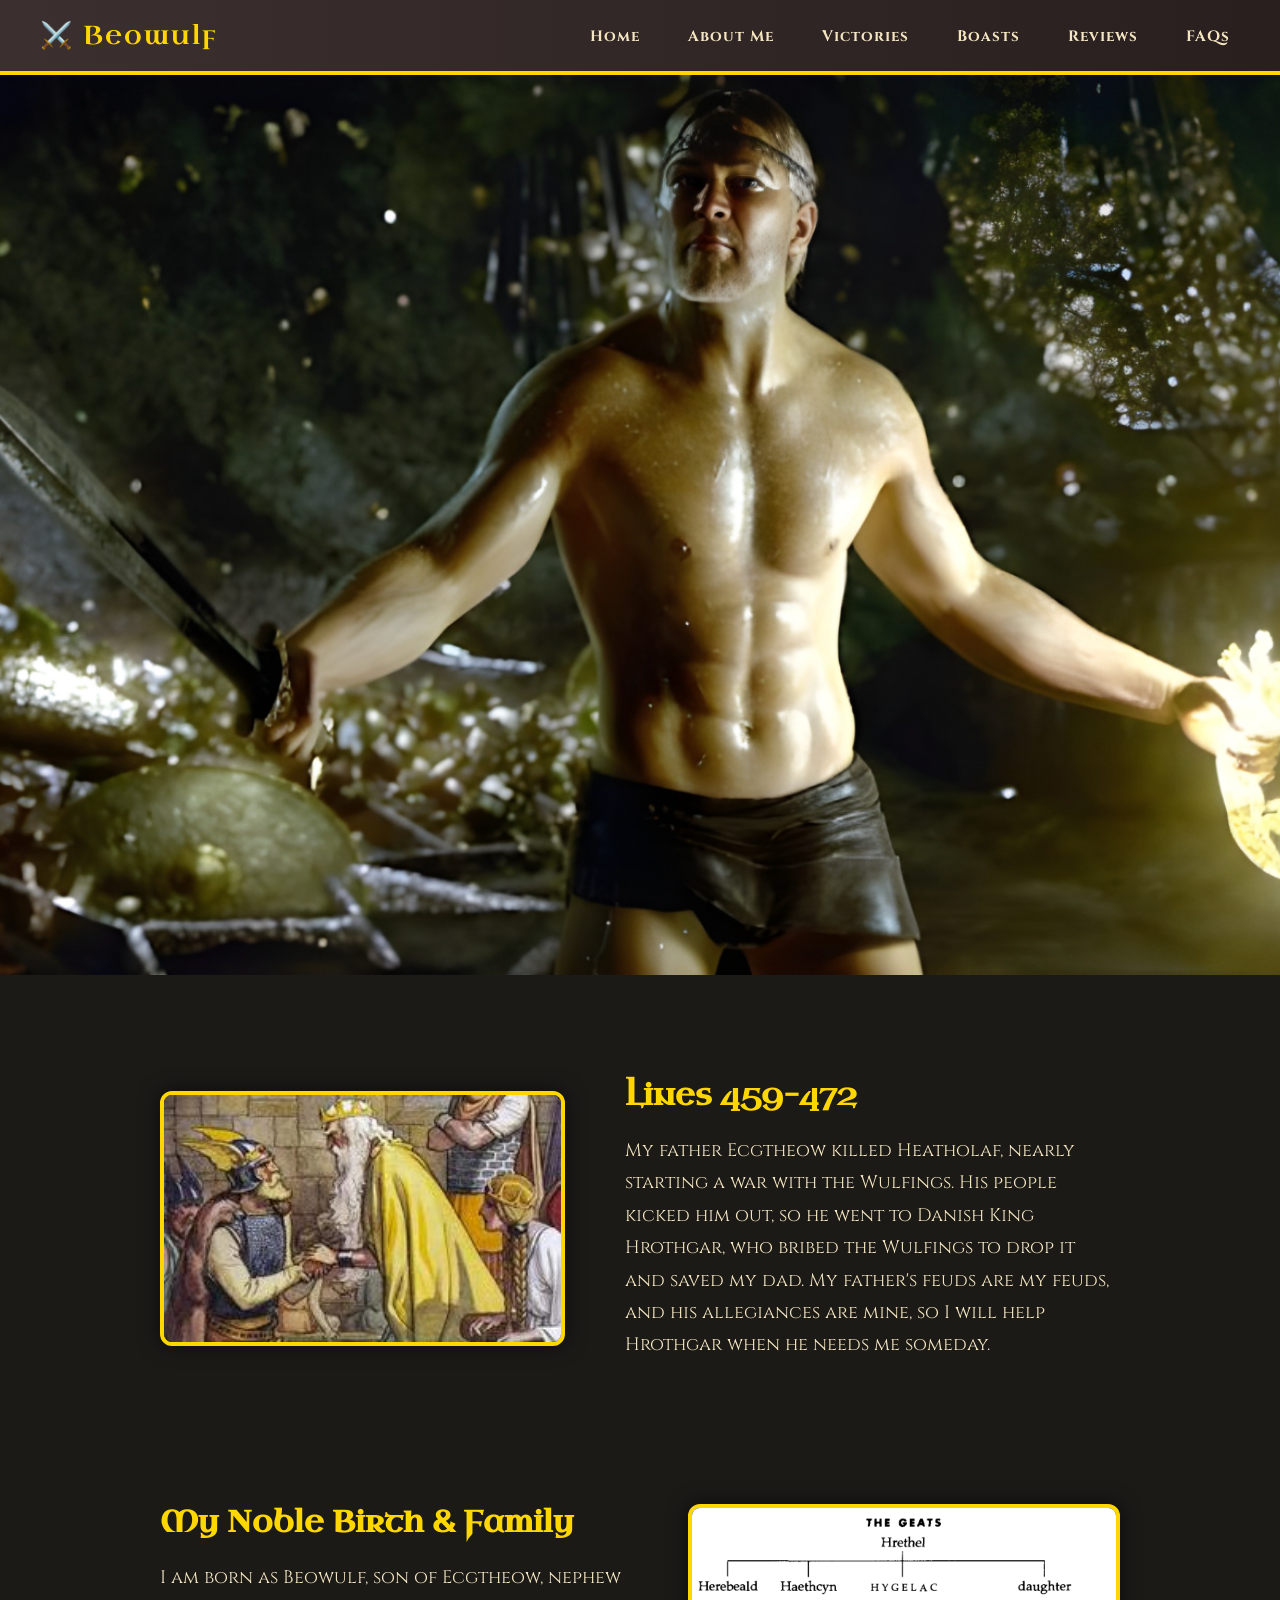
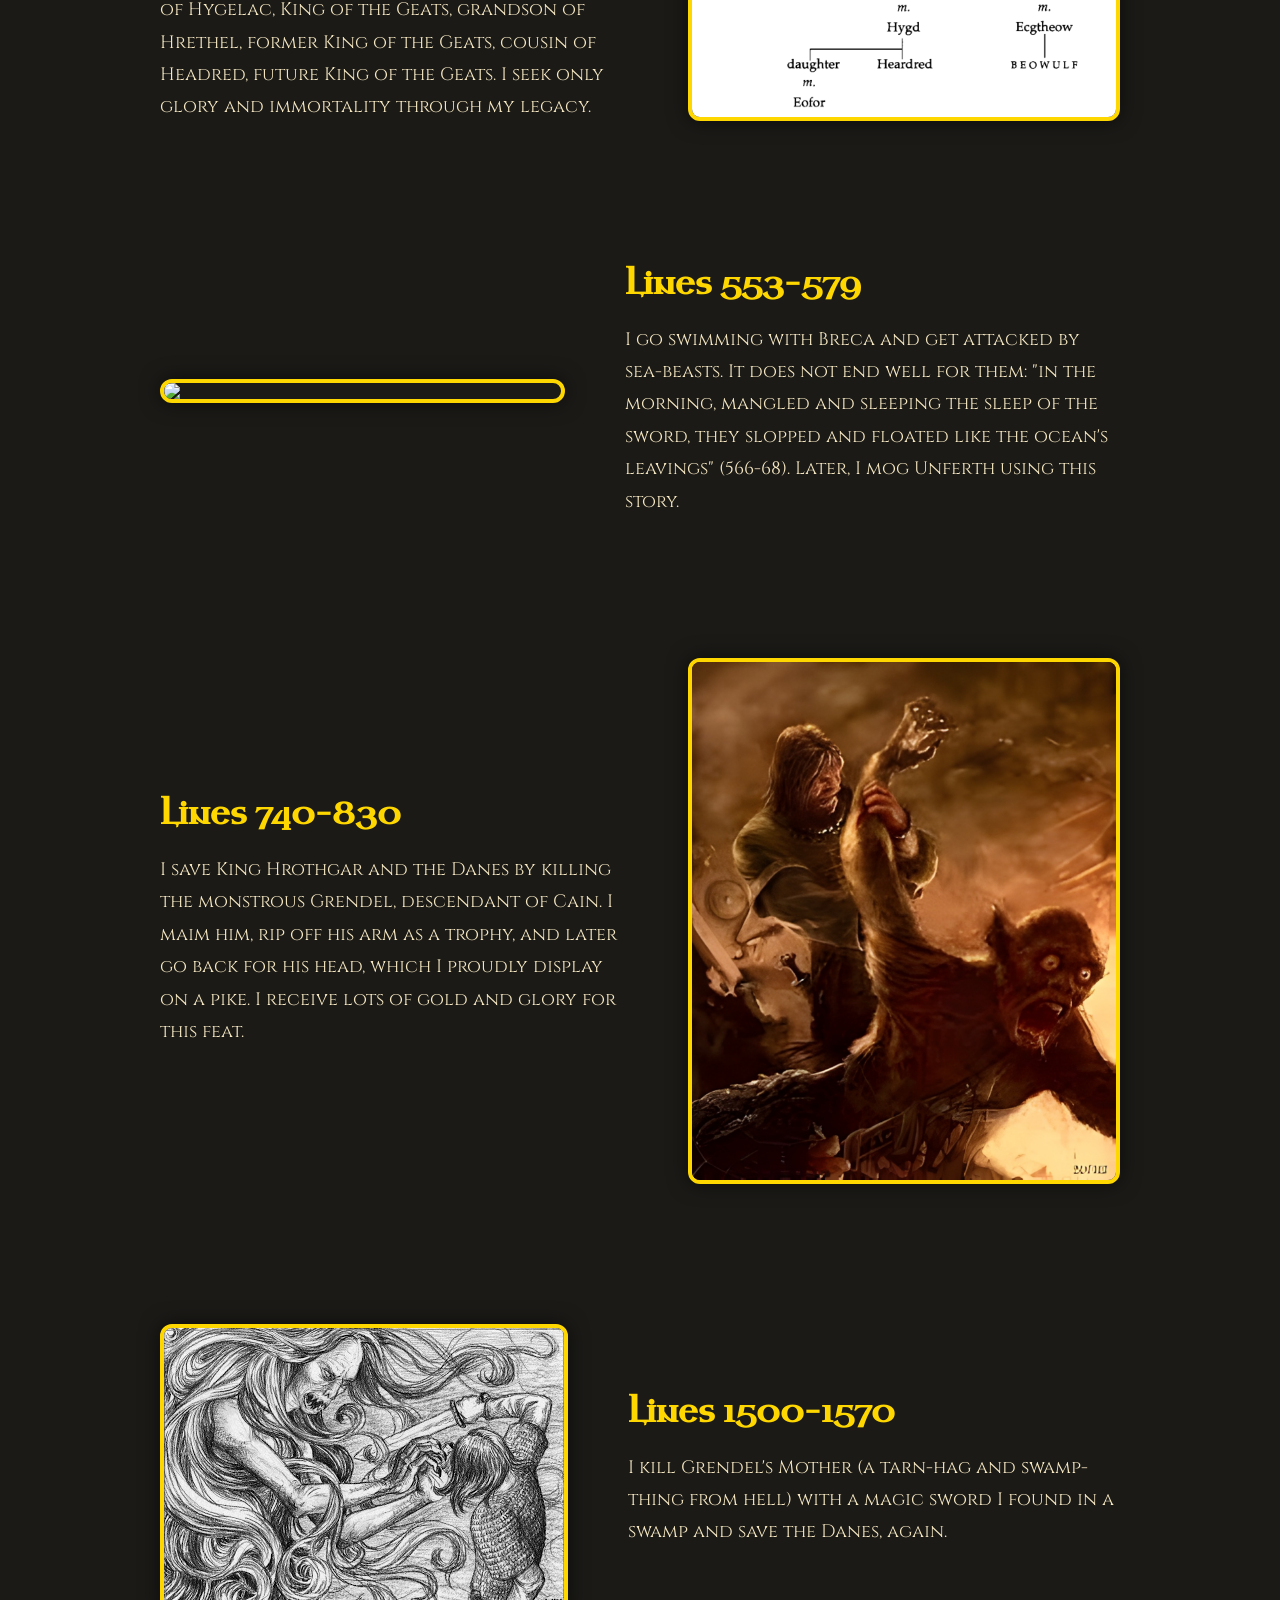
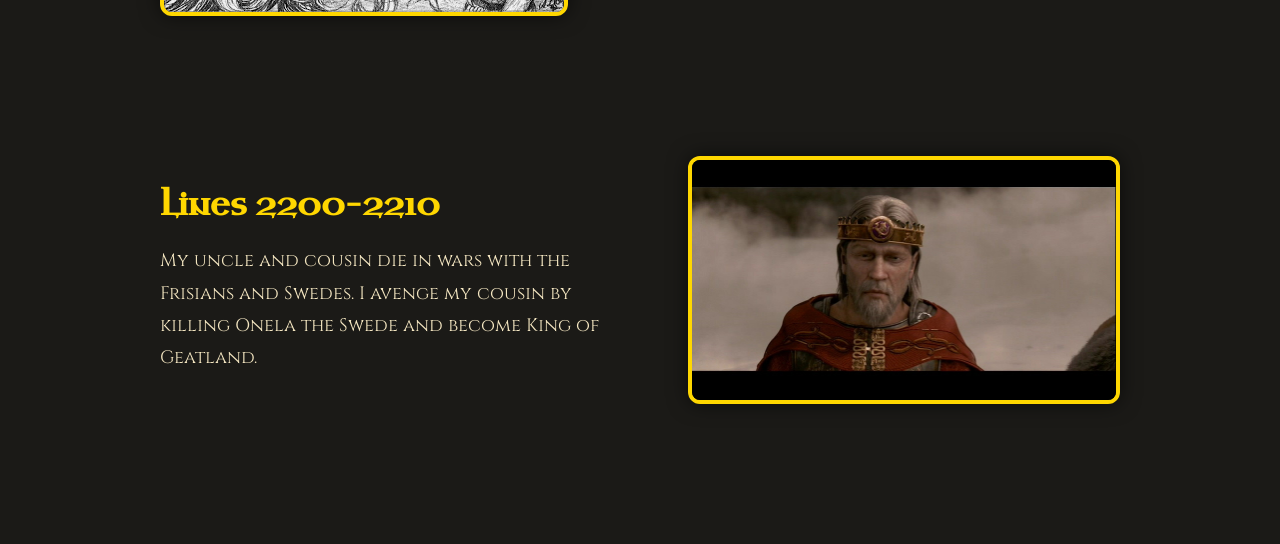
==== commit 3d14a14d: "Update about.html" ====
--- a/about.html
+++ b/about.html
@@ -14,9 +14,9 @@
             <li><a href="index.html">Home</a></li>
             <li><a href="about.html">About Me</a></li>
             <li><a href="victories.html">Victories</a></li>
-            <li><a href="#">Boasts</a></li>
-            <li><a href="#">Reviews</a></li>
-            <li><a href="#">FAQs</a></li>
+            <li><a href="boasts.html">Boasts</a></li>
+            <li><a href="reviews.html">Reviews</a></li>
+            <li><a href="faqs.html">FAQs</a></li>
         </ul>
     </nav>
 
@@ -43,7 +43,7 @@
         </div>
 
         <div class="story-block fade-in reverse">
-            <img src="images/family.jpg">
+            <img src="images/familytree.png">
             <div class="story-text">
                 <h2>My Noble Birth & Family</h2>
                 <p>I am born as Beowulf, son of Ecgtheow, nephew of Hygelac, King of the Geats, 
@@ -83,7 +83,7 @@
         </div>
 
         <div class="story-block fade-in reverse">
-            <img src="images/king.jpg">
+            <img src="images/kingbeo.jpg">
             <div class="story-text">
                 <h2>Lines 2200–2210</h2>
                 <p>My uncle and cousin die in wars with the Frisians and Swedes. 
--- a/styles.css
+++ b/styles.css
@@ -296,7 +296,7 @@
     content: "";
     position: absolute;
     left: 10%;
-    top: 70px;
+    top: 65px;
     width: 80%;
     height: 5px;
     background-color: rgba(120,0,0,0.6);
@@ -323,3 +323,133 @@
     font-size: 16px;
     line-height: 1.6;
 }
+/* Boast Generator */
+.boast-generator{
+    text-align:center;
+    margin:80px auto;
+    width:60%;
+}
+
+#boastBox{
+    background:linear-gradient(rgba(120,90,50,0.9),rgba(90,60,30,0.9)),
+               url("https://www.transparenttextures.com/patterns/old-paper.png");
+    border:8px double #3b2f2f;
+    padding:40px;
+    font-size:20px;
+    line-height:1.7;
+    color:#2b1d0e;
+    min-height:140px;
+    margin-bottom:30px;
+}
+
+.boast-generator button{
+    font-family:'Uncial Antiqua', cursive;
+    font-size:20px;
+    padding:15px 30px;
+    background:#3b2f2f;
+    color:gold;
+    border:3px solid gold;
+    cursor:pointer;
+}
+
+.boast-generator button:hover{
+    background:gold;
+    color:black;
+}
+
+/* Review Section */
+.review-section{
+    width:70%;
+    margin:60px auto;
+    text-align:center;
+}
+
+/* Button */
+.review-btn{
+    font-family:'Uncial Antiqua', cursive;
+    padding:15px 30px;
+    font-size:18px;
+    background:#3b2f2f;
+    color:gold;
+    border:3px solid gold;
+    cursor:pointer;
+    margin-bottom:40px;
+}
+
+.review-btn:hover{
+    background:gold;
+    color:black;
+}
+
+/* Review Card */
+.review-card{
+    display:flex;
+    align-items:flex-start;
+    background:white;
+    color:black;
+    border-radius:10px;
+    padding:20px;
+    margin:20px auto;
+    width:70%;
+    box-shadow:0 4px 12px rgba(0,0,0,0.4);
+    animation:popIn .5s ease;
+}
+
+/* Profile Pic */
+.review-card img{
+    width:70px;
+    height:70px;
+    border-radius:50%;
+    object-fit:cover;
+    margin-right:20px;
+}
+
+/* Stars */
+.stars{
+    color:#f5b301;
+    font-size:18px;
+}
+
+/* Pop animation */
+@keyframes popIn{
+    from{
+        transform:scale(.7);
+        opacity:0;
+    }
+    to{
+        transform:scale(1);
+        opacity:1;
+    }
+}
+/* FAQ section */
+
+.faq-section{
+    width:70%;
+    margin:80px auto;
+}
+
+.faq{
+    border-bottom:2px solid gold;
+    padding:25px 0;
+    cursor:pointer;
+}
+
+.question{
+    font-family:'Uncial Antiqua', cursive;
+    font-size:28px;
+    color:gold;
+    margin-bottom:10px;
+}
+
+.answer{
+    font-size:18px;
+    line-height:1.6;
+    max-height:0;
+    overflow:hidden;
+    transition:max-height .4s ease;
+}
+
+/* visible answer */
+.faq.active .answer{
+    max-height:200px;
+}
